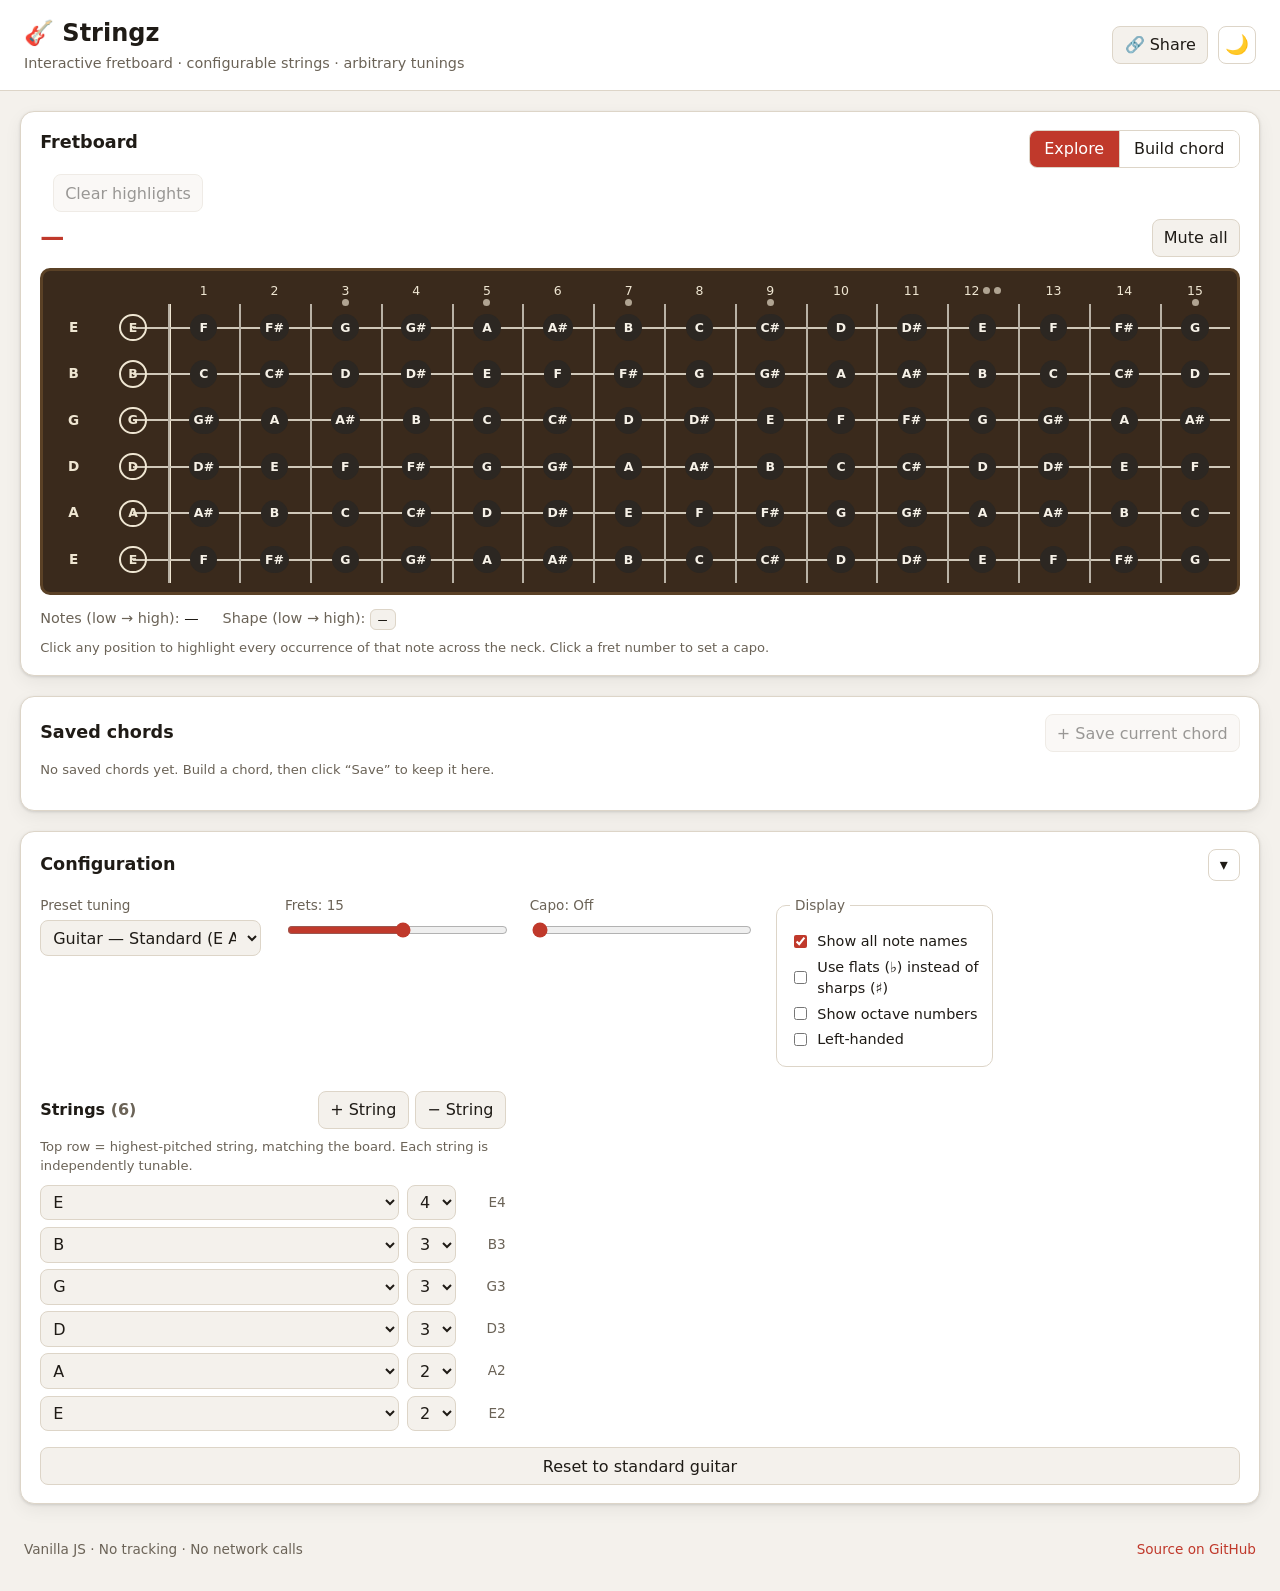
==== pr-preview/pr-10/index.html @ 554dd356 "Deploy preview for PR 10 🛫" ====
<!DOCTYPE html>
<html lang="en">
<head>
  <meta charset="UTF-8" />
  <meta name="viewport" content="width=device-width, initial-scale=1.0" />
  <meta name="description" content="Stringz — an interactive guitar fretboard with configurable strings and arbitrary tunings. Runs entirely in your browser." />
  <title>Stringz · Interactive Fretboard</title>
  <link rel="icon" href="data:image/svg+xml,<svg xmlns='http://www.w3.org/2000/svg' viewBox='0 0 100 100'><text y='.9em' font-size='90'>🎸</text></svg>" />
  <link rel="stylesheet" href="styles.css" />
</head>
<body>
  <header class="topbar">
    <div class="brand">
      <h1 class="logo">🎸 Stringz</h1>
      <p class="tagline">Interactive fretboard · configurable strings · arbitrary tunings</p>
    </div>
    <div class="topbar-actions">
      <span id="share-status" class="share-status" aria-live="polite"></span>
      <button id="share" class="share-btn" type="button">🔗 Share</button>
      <button id="theme-toggle" class="theme-toggle" type="button" aria-label="Toggle color theme">🌙</button>
    </div>
  </header>

  <main class="layout">
    <section class="panel board-panel">
      <div class="board-head">
        <h2>Fretboard</h2>
        <div class="mode-switch" role="group" aria-label="Interaction mode">
          <button id="mode-explore" class="mode-btn" type="button" aria-pressed="true">Explore</button>
          <button id="mode-chord" class="mode-btn" type="button" aria-pressed="false">Build chord</button>
        </div>
      </div>

      <div id="explore-bar" class="context-bar">
        <span id="selection-info" class="muted" aria-live="polite"></span>
        <button id="clear-highlights" type="button">Clear highlights</button>
      </div>

      <div id="chord-bar" class="context-bar" hidden>
        <span class="chord-name" id="chord-name" aria-live="polite">—</span>
        <span class="chord-quality muted" id="chord-quality"></span>
        <button id="mute-all" type="button">Mute all</button>
      </div>

      <div class="board-scroll">
        <div id="fretboard" class="fretboard" role="grid" aria-label="Guitar fretboard"></div>
      </div>

      <div id="chord-details" class="chord-details" hidden>
        <div><span class="muted">Notes (low → high):</span> <span id="chord-notes">—</span></div>
        <div><span class="muted">Shape (low → high):</span> <code id="chord-shape">—</code></div>
      </div>

      <p class="muted hint" id="board-hint">Click any position to highlight every occurrence of that note across the neck.</p>
    </section>

    <section class="panel saved-panel">
      <div class="saved-head">
        <h2>Saved chords</h2>
        <button id="save-chord" type="button">+ Save current chord</button>
      </div>
      <p id="saved-empty" class="muted hint">No saved chords yet. Build a chord, then click “Save” to keep it here.</p>
      <ul id="saved-list" class="saved-list"></ul>

      <div id="ascii-wrap" class="ascii-wrap" hidden>
        <div class="ascii-head">
          <h3>Text chart</h3>
          <button id="copy-ascii" type="button">Copy</button>
          <span id="ascii-status" class="share-status" aria-live="polite"></span>
        </div>
        <pre id="ascii-chart" class="ascii-chart" aria-label="ASCII chord chart of all saved chords"></pre>
      </div>
    </section>

    <aside class="panel config-panel" id="config-panel">
      <div class="config-head">
        <h2 id="config-title">Configuration</h2>
        <button id="config-toggle" class="collapse-toggle" type="button"
                aria-expanded="true" aria-controls="config-body">
          <span class="chevron" aria-hidden="true">▾</span>
          <span class="visually-hidden">Toggle configuration</span>
        </button>
      </div>

      <div class="config-body" id="config-body">
        <label class="field">
          <span>Preset tuning</span>
          <select id="preset" aria-label="Preset tuning"></select>
        </label>

        <label class="field">
          <span>Frets: <output id="fret-count">15</output></span>
          <input id="frets" type="range" min="5" max="24" value="15" />
        </label>

        <label class="field">
          <span>Capo: <output id="capo-count">Off</output></span>
          <input id="capo" type="range" min="0" max="14" value="0" />
        </label>

        <fieldset class="field toggles">
          <legend>Display</legend>
          <label class="check"><input id="show-all" type="checkbox" checked /> Show all note names</label>
          <label class="check"><input id="use-flats" type="checkbox" /> Use flats (♭) instead of sharps (♯)</label>
          <label class="check"><input id="show-octave" type="checkbox" /> Show octave numbers</label>
          <label class="check"><input id="left-handed" type="checkbox" /> Left-handed</label>
        </fieldset>

        <div class="strings-section">
          <div class="strings-head">
            <h3>Strings <span id="string-count" class="muted"></span></h3>
            <div class="string-buttons">
              <button id="add-string" type="button" title="Add a higher string">+ String</button>
              <button id="remove-string" type="button" title="Remove the highest string">− String</button>
            </div>
          </div>
          <p class="muted hint">Top row = highest-pitched string, matching the board. Each string is independently tunable.</p>
          <ol id="string-list" class="string-list" reversed></ol>
        </div>

        <button id="reset" class="reset" type="button">Reset to standard guitar</button>
      </div>
    </aside>
  </main>

  <footer class="footer">
    <span>Vanilla JS · No tracking · No network calls</span>
    <a href="https://github.com/paulshannon/stringz" rel="noopener">Source on GitHub</a>
  </footer>

  <script type="module" src="src/main.js"></script>
</body>
</html>
---- pr-preview/pr-10/styles.css ----
:root {
  --bg: #f4f1ec;
  --panel: #ffffff;
  --text: #1f1b16;
  --muted: #6b6357;
  --border: #ddd5c8;
  --accent: #c0392b;
  --accent-soft: #f6d8d3;
  --board: #3a2a1c;
  --board-edge: #5a4126;
  --fret-wire: #b9b2a6;
  --string: #cfc7b8;
  --inlay: #efe6d2;
  --dot: #2c2722;
  --dot-text: #f6f1e7;
  --hl: #c0392b;
  --hl-text: #ffffff;
  --shadow: 0 1px 3px rgba(0, 0, 0, 0.12), 0 6px 18px rgba(0, 0, 0, 0.06);
}

:root[data-theme='dark'] {
  --bg: #15130f;
  --panel: #211d18;
  --text: #efe9df;
  --muted: #a59c8c;
  --border: #382f25;
  --accent: #e8654f;
  --accent-soft: #3a241f;
  --board: #2a1d12;
  --board-edge: #4a3520;
  --fret-wire: #6b6457;
  --string: #5d564a;
  --inlay: #4a4031;
  --dot: #efe9df;
  --dot-text: #211d18;
  --hl: #e8654f;
  --hl-text: #15130f;
  --shadow: 0 1px 3px rgba(0, 0, 0, 0.5), 0 6px 18px rgba(0, 0, 0, 0.35);
}

* { box-sizing: border-box; }

body {
  margin: 0;
  font-family: system-ui, -apple-system, 'Segoe UI', Roboto, sans-serif;
  background: var(--bg);
  color: var(--text);
  line-height: 1.45;
}

/* ---------- topbar ---------- */
.topbar {
  display: flex;
  align-items: center;
  justify-content: space-between;
  gap: 1rem;
  padding: 1rem 1.5rem;
  border-bottom: 1px solid var(--border);
  background: var(--panel);
}
.logo { margin: 0; font-size: 1.5rem; }
.tagline { margin: 0.15rem 0 0; color: var(--muted); font-size: 0.9rem; }
.topbar-actions { display: flex; align-items: center; gap: 0.6rem; }
.share-status { font-size: 0.85rem; color: var(--accent); white-space: nowrap; }
.share-btn { white-space: nowrap; }
.theme-toggle {
  display: inline-flex;
  align-items: center;
  justify-content: center;
  font-size: 1.2rem;
  line-height: 1;
  padding: 0;
  background: transparent;
  border: 1px solid var(--border);
  border-radius: 8px;
  width: 2.4rem;
  height: 2.4rem;
  cursor: pointer;
}

/* ---------- layout ---------- */
/* Single column: fretboard on top, configuration stacked below it. */
.layout {
  display: flex;
  flex-direction: column;
  gap: 1.25rem;
  padding: 1.25rem;
  max-width: 1500px;
  margin: 0 auto;
}

.panel {
  background: var(--panel);
  border: 1px solid var(--border);
  border-radius: 14px;
  padding: 1.1rem 1.2rem;
  box-shadow: var(--shadow);
}
.panel h2 { margin: 0 0 0.8rem; font-size: 1.1rem; }
.muted { color: var(--muted); }
.hint { font-size: 0.82rem; margin: 0.5rem 0 0; }

.visually-hidden {
  position: absolute;
  width: 1px; height: 1px;
  padding: 0; margin: -1px;
  overflow: hidden;
  clip: rect(0 0 0 0);
  white-space: nowrap;
  border: 0;
}

/* ---------- collapsible config ---------- */
.config-head { display: flex; align-items: center; justify-content: space-between; gap: 0.5rem; }
.config-head h2 { margin: 0; }
.collapse-toggle {
  display: inline-flex;
  align-items: center;
  justify-content: center;
  width: 2rem; height: 2rem;
  padding: 0;
  border-radius: 8px;
  background: transparent;
}
.chevron { font-size: 1rem; line-height: 1; transition: transform 0.18s ease; }
.config-panel.collapsed .chevron { transform: rotate(-90deg); }

/* The config panel now sits full-width below the board, so lay its controls
   out in responsive columns instead of one tall stack. */
.config-body {
  margin-top: 0.9rem;
  display: grid;
  grid-template-columns: repeat(auto-fit, minmax(220px, 1fr));
  gap: 1rem 1.5rem;
  align-items: start;
}
.config-body .field { margin-bottom: 0; }
.config-body .reset { grid-column: 1 / -1; margin-top: 0; }
.config-panel.collapsed .config-body { display: none; }
/* give the strings list more room once there's space for multiple columns */
@media (min-width: 720px) {
  .config-body .strings-section { grid-column: span 2; }
}

/* ---------- config panel ---------- */
.field { display: block; margin-bottom: 1rem; }
.field > span { display: block; font-size: 0.85rem; margin-bottom: 0.3rem; color: var(--muted); }
.config-panel select,
.config-panel input[type='range'] { width: 100%; }
select, input[type='number'] {
  font: inherit;
  padding: 0.4rem 0.5rem;
  background: var(--bg);
  color: var(--text);
  border: 1px solid var(--border);
  border-radius: 8px;
}
input[type='range'] { accent-color: var(--accent); }

.toggles { border: 1px solid var(--border); border-radius: 10px; padding: 0.7rem 0.8rem; }
.toggles legend { font-size: 0.85rem; color: var(--muted); padding: 0 0.3rem; }
.check { display: flex; align-items: center; gap: 0.45rem; font-size: 0.9rem; margin: 0.3rem 0; }
.check input { accent-color: var(--accent); }

.strings-head { display: flex; align-items: center; justify-content: space-between; margin-top: 0.5rem; }
.strings-head h3 { margin: 0; font-size: 1rem; }
.string-buttons { display: flex; gap: 0.4rem; }

.string-list { list-style: none; margin: 0.6rem 0 0; padding: 0; display: flex; flex-direction: column; gap: 0.4rem; }
.string-row { display: grid; grid-template-columns: 1fr auto auto; gap: 0.5rem; align-items: center; }
.string-row .note-select { width: 100%; }
.string-idx { font-variant-numeric: tabular-nums; min-width: 2.6rem; text-align: right; font-size: 0.85rem; }

button {
  font: inherit;
  cursor: pointer;
  background: var(--bg);
  color: var(--text);
  border: 1px solid var(--border);
  border-radius: 8px;
  padding: 0.4rem 0.7rem;
  transition: background 0.12s, border-color 0.12s;
}
button:hover:not(:disabled) { border-color: var(--accent); }
button:disabled { opacity: 0.45; cursor: not-allowed; }
.reset { margin-top: 1rem; width: 100%; }

/* ---------- saved chords ---------- */
.saved-head { display: flex; align-items: center; justify-content: space-between; gap: 1rem; flex-wrap: wrap; }
.saved-head h2 { margin: 0; }
.saved-list { list-style: none; margin: 0.8rem 0 0; padding: 0; display: flex; flex-wrap: wrap; gap: 0.7rem; }
.saved-item {
  position: relative;
  border: 1px solid var(--border);
  border-radius: 12px;
  background: var(--bg);
}
.saved-recall {
  display: flex;
  flex-direction: column;
  align-items: center;
  gap: 0.3rem;
  border: none;
  border-radius: 12px;
  background: transparent;
  padding: 0.5rem 0.7rem 0.6rem;
}
.saved-recall:hover { background: var(--accent-soft); }
.saved-name { font-weight: 700; font-size: 1rem; color: var(--accent); }
.saved-capo { font-size: 0.72rem; }
.chord-diagram { display: block; width: 64px; height: auto; }
.chord-diagram .cd-line { stroke: var(--fret-wire); stroke-width: 1; }
.chord-diagram .cd-nut { stroke: var(--text); stroke-width: 2.6; }
.chord-diagram .cd-dot { fill: var(--accent); }
.chord-diagram text { font-size: 8px; font-family: inherit; }
.chord-diagram .cd-x { fill: var(--muted); }
.chord-diagram .cd-o { fill: var(--muted); }
.chord-diagram .cd-fretlabel { fill: var(--muted); }
.saved-remove {
  position: absolute;
  top: -7px; right: -7px;
  width: 1.25rem; height: 1.25rem;
  display: flex; align-items: center; justify-content: center;
  border: 1px solid var(--border);
  border-radius: 50%;
  background: var(--panel);
  padding: 0;
  font-size: 0.95rem;
  line-height: 1;
  color: var(--muted);
}
.saved-remove:hover { background: var(--accent); color: #fff; border-color: var(--accent); }

.ascii-wrap { margin-top: 1rem; }
.ascii-head { display: flex; align-items: center; gap: 0.6rem; margin-bottom: 0.4rem; }
.ascii-head h3 { margin: 0; font-size: 1rem; }
.ascii-chart {
  margin: 0;
  padding: 0.7rem 0.8rem;
  background: var(--bg);
  border: 1px solid var(--border);
  border-radius: 10px;
  overflow-x: auto;
  font-family: ui-monospace, SFMono-Regular, Menlo, Consolas, monospace;
  font-size: 0.85rem;
  line-height: 1.5;
  white-space: pre;
}

/* ---------- board panel ---------- */
.board-head { display: flex; align-items: center; justify-content: space-between; gap: 1rem; flex-wrap: wrap; }
.board-scroll { overflow-x: auto; padding: 0.5rem 0 0.2rem; }

/* segmented mode switch */
.mode-switch { display: inline-flex; border: 1px solid var(--border); border-radius: 8px; overflow: hidden; }
.mode-btn { border: none; border-radius: 0; background: var(--panel); padding: 0.4rem 0.9rem; }
.mode-btn + .mode-btn { border-left: 1px solid var(--border); }
.mode-btn[aria-pressed='true'] { background: var(--accent); color: #fff; }
.mode-btn[aria-pressed='true']:hover { border-color: var(--border); }

/* context bar (explore info / chord readout) */
.context-bar { display: flex; align-items: center; gap: 0.8rem; flex-wrap: wrap; min-height: 2.2rem; margin: 0.4rem 0 0.2rem; }
.chord-name { font-size: 1.5rem; font-weight: 700; color: var(--accent); font-variant-numeric: tabular-nums; }
.chord-quality { font-size: 0.9rem; }
#mute-all { margin-left: auto; }

.chord-details { display: flex; flex-wrap: wrap; gap: 0.4rem 1.5rem; margin-top: 0.6rem; font-size: 0.9rem; }
.chord-details code { background: var(--bg); border: 1px solid var(--border); border-radius: 6px; padding: 0.1rem 0.45rem; font-variant-numeric: tabular-nums; letter-spacing: 0.05em; }

.fretboard {
  display: grid;
  grid-template-columns: 3rem repeat(var(--fret-columns), minmax(44px, 1fr));
  background: var(--board);
  border: 3px solid var(--board-edge);
  border-radius: 10px;
  padding: 0.4rem 0.4rem 0.6rem;
  min-width: 640px;
}
.fretboard.left-handed { transform: scaleX(-1); }
.fretboard.left-handed .cell-inner,
.fretboard.left-handed .fret-num { transform: scaleX(-1); }

.fret-head {
  position: relative;
  height: 1.7rem;
  display: flex;
  align-items: center;
  justify-content: center;
  /* rendered as a <button> (click to set capo): strip default button chrome */
  background: transparent;
  border: none;
  border-radius: 5px;
  padding: 0;
  cursor: pointer;
}
.fret-head:hover:not(.capo-head) { background: color-mix(in srgb, var(--inlay) 20%, transparent); }
.fret-num { font-size: 0.78rem; color: var(--inlay); font-variant-numeric: tabular-nums; }
.inlay {
  position: absolute;
  bottom: -2px;
  width: 7px; height: 7px;
  border-radius: 50%;
  background: var(--inlay);
  opacity: 0.65;
}
.inlay-double { position: static; margin: 0 1px; }
.fret-head:has(.inlay-double) { gap: 2px; }

.label {
  display: flex;
  align-items: center;
  justify-content: center;
  font-weight: 600;
  font-size: 0.85rem;
  color: var(--inlay);
}
.header-cell { background: transparent; }

.note-cell {
  position: relative;
  height: 2.9rem;
  margin: 0;
  padding: 0;
  border: none;
  border-radius: 0;
  background: transparent;
}
/* horizontal string line through the row */
.note-cell::before {
  content: '';
  position: absolute;
  left: 0; right: 0; top: 50%;
  height: 2px;
  background: var(--string);
  transform: translateY(-50%);
}
.note-cell.open-cell::before { left: 50%; }       /* string starts at the nut */
/* vertical fret wire on the left edge of each fret */
.note-cell:not(.open-cell)::after {
  content: '';
  position: absolute;
  left: 0; top: 0; bottom: 0;
  width: 2px;
  background: var(--fret-wire);
}
.note-cell.nut-edge { box-shadow: inset 4px 0 0 -1px var(--inlay); }

/* capo: a tinted band across the barred fret + dimmed frets behind it */
.note-cell.capo-cell { background: color-mix(in srgb, var(--accent) 36%, transparent); }
.note-cell.behind-capo { opacity: 0.3; }
.fret-head.capo-head {
  background: color-mix(in srgb, var(--accent) 36%, transparent);
  border-radius: 5px;
}
.fret-head.capo-head .fret-num { color: var(--dot-text); font-weight: 700; }

.cell-inner {
  position: relative;
  z-index: 1;
  width: 100%; height: 100%;
  display: flex;
  align-items: center;
  justify-content: center;
}
.dot {
  display: flex;
  align-items: center;
  justify-content: center;
  min-width: 1.7rem;
  height: 1.7rem;
  padding: 0 0.3rem;
  border-radius: 999px;
  background: var(--dot);
  color: var(--dot-text);
  font-size: 0.78rem;
  font-weight: 600;
  font-variant-numeric: tabular-nums;
  transition: transform 0.1s, background 0.1s;
}
.dot.empty { background: transparent; }
.open-dot { background: transparent; border: 2px solid var(--inlay); color: var(--inlay); }
.note-cell:hover .dot:not(.empty) { transform: scale(1.12); }
.note-cell:hover .dot.empty {
  background: var(--inlay);
  opacity: 0.4;
  min-width: 0.6rem; height: 0.6rem;
}
.note-cell.highlighted .dot { background: var(--hl); color: var(--hl-text); border-color: var(--hl); }

/* chord mode: selected note + muted strings */
.note-cell.selected .dot {
  background: var(--hl);
  color: var(--hl-text);
  border-color: var(--hl);
  box-shadow: 0 0 0 3px color-mix(in srgb, var(--hl) 35%, transparent);
}
.fretboard.chord-mode .note-cell.in-muted-row .dot:not(.empty) { opacity: 0.35; }
.fretboard.chord-mode .note-cell.in-muted-row::before { opacity: 0.4; }

/* clickable string label in chord mode */
.label-btn {
  border: 1px solid transparent;
  border-radius: 8px;
  background: transparent;
  padding: 0.2rem 0.4rem;
  cursor: pointer;
}
.label-btn:hover { border-color: var(--inlay); }
.label-btn.muted-string { color: var(--accent); opacity: 0.85; }

.note-cell:focus-visible { outline: 2px solid var(--accent); outline-offset: -2px; }

/* ---------- footer ---------- */
.footer {
  display: flex;
  align-items: center;
  justify-content: space-between;
  gap: 1rem;
  flex-wrap: wrap;
  padding: 1rem 1.5rem 2rem;
  color: var(--muted);
  font-size: 0.85rem;
}
.footer a { color: var(--accent); text-decoration: none; }
.footer a:hover { text-decoration: underline; }
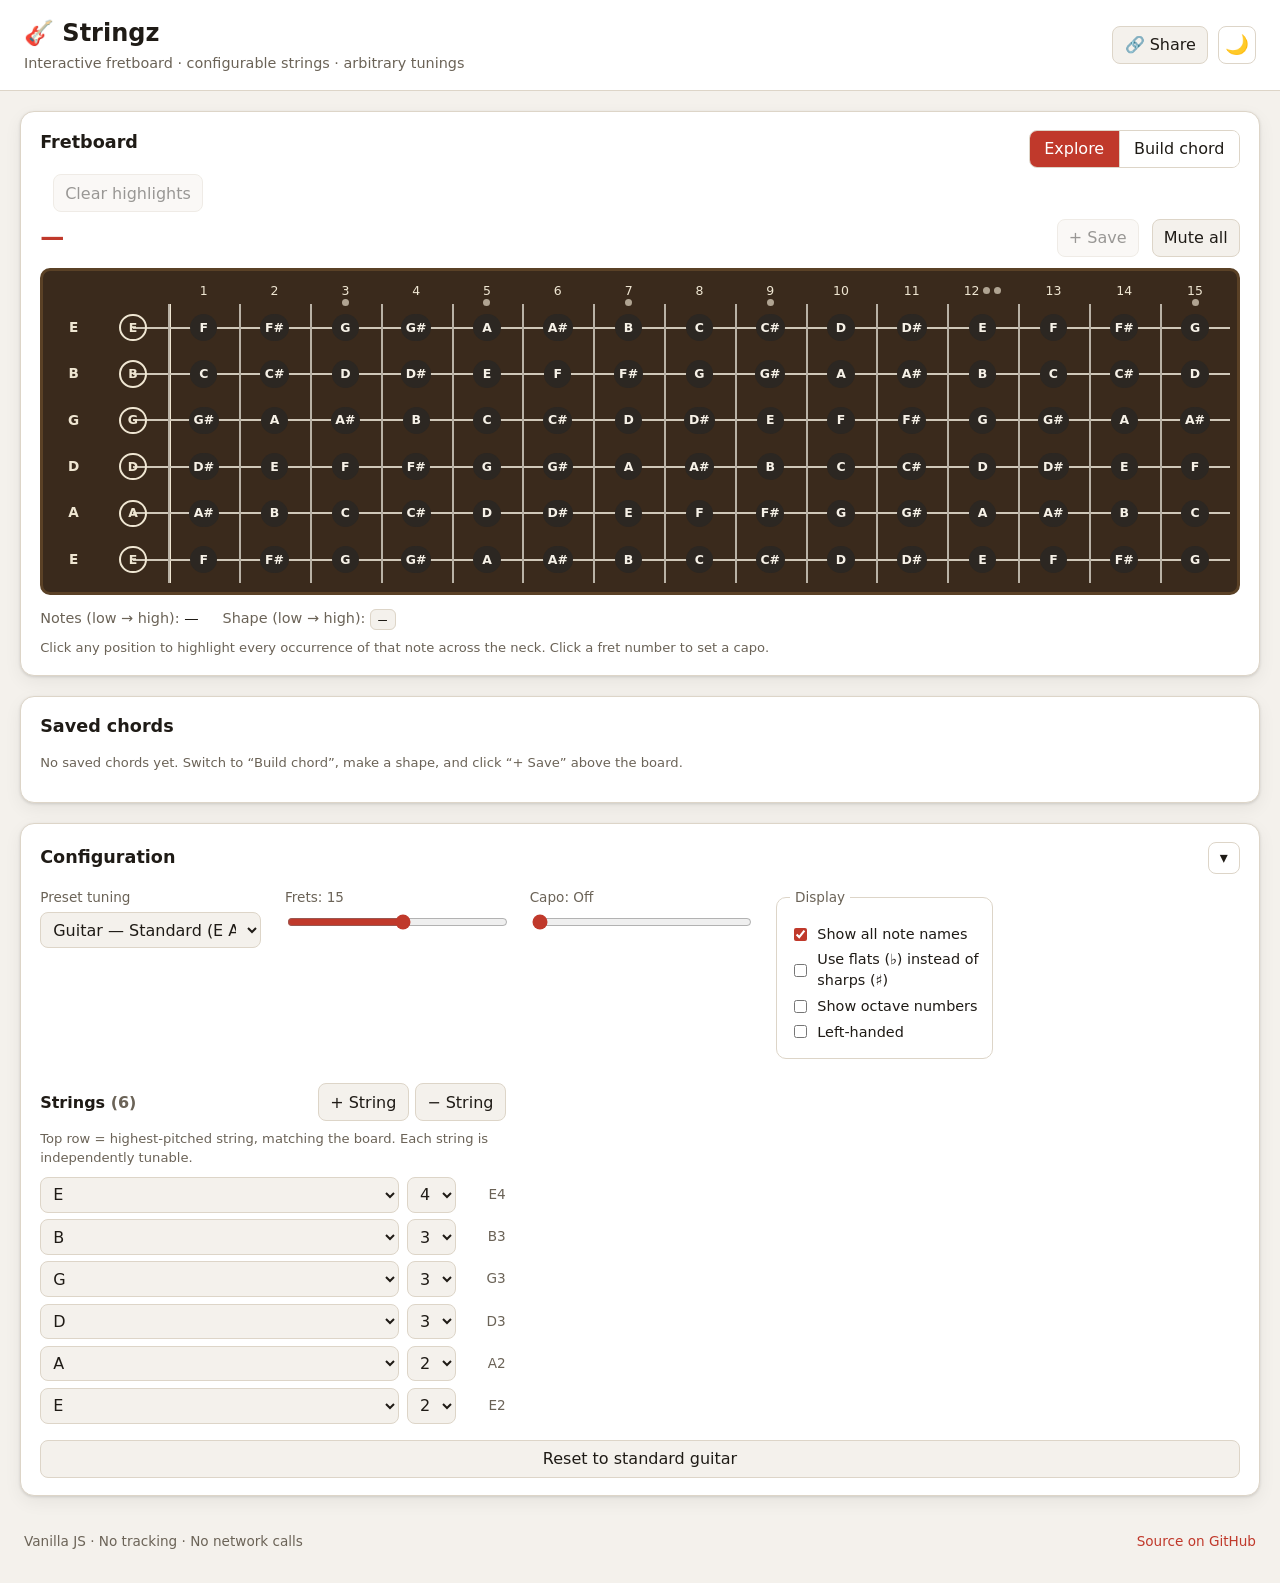
==== commit 81639c54: "Deploy preview for PR 10 🛫" ====
--- a/pr-preview/pr-10/index.html
+++ b/pr-preview/pr-10/index.html
@@ -39,6 +39,7 @@
       <div id="chord-bar" class="context-bar" hidden>
         <span class="chord-name" id="chord-name" aria-live="polite">—</span>
         <span class="chord-quality muted" id="chord-quality"></span>
+        <button id="save-chord" type="button">+ Save</button>
         <button id="mute-all" type="button">Mute all</button>
       </div>
 
@@ -55,20 +56,19 @@
     </section>
 
     <section class="panel saved-panel">
-      <div class="saved-head">
-        <h2>Saved chords</h2>
-        <button id="save-chord" type="button">+ Save current chord</button>
-      </div>
-      <p id="saved-empty" class="muted hint">No saved chords yet. Build a chord, then click “Save” to keep it here.</p>
-      <ul id="saved-list" class="saved-list"></ul>
+      <h2>Saved chords</h2>
+      <p id="saved-empty" class="muted hint">No saved chords yet. Switch to “Build chord”, make a shape, and click “+ Save” above the board.</p>
+      <div class="saved-body">
+        <ul id="saved-list" class="saved-list"></ul>
 
-      <div id="ascii-wrap" class="ascii-wrap" hidden>
-        <div class="ascii-head">
-          <h3>Text chart</h3>
-          <button id="copy-ascii" type="button">Copy</button>
-          <span id="ascii-status" class="share-status" aria-live="polite"></span>
+        <div id="ascii-wrap" class="ascii-wrap" hidden>
+          <div class="ascii-head">
+            <h3>Text chart</h3>
+            <button id="copy-ascii" type="button">Copy</button>
+            <span id="ascii-status" class="share-status" aria-live="polite"></span>
+          </div>
+          <pre id="ascii-chart" class="ascii-chart" aria-label="ASCII chord chart of all saved chords"></pre>
         </div>
-        <pre id="ascii-chart" class="ascii-chart" aria-label="ASCII chord chart of all saved chords"></pre>
       </div>
     </section>
 
--- a/pr-preview/pr-10/styles.css
+++ b/pr-preview/pr-10/styles.css
@@ -231,7 +231,11 @@
 }
 .saved-remove:hover { background: var(--accent); color: #fff; border-color: var(--accent); }
 
-.ascii-wrap { margin-top: 1rem; }
+/* diagrams on the left, text chart on the right */
+.saved-body { display: flex; flex-wrap: wrap; gap: 1.25rem; align-items: flex-start; margin-top: 0.8rem; }
+.saved-body > * { margin-top: 0; }
+.saved-body .saved-list { flex: 1 1 300px; }
+.ascii-wrap { flex: 0 1 auto; }
 .ascii-head { display: flex; align-items: center; gap: 0.6rem; margin-bottom: 0.4rem; }
 .ascii-head h3 { margin: 0; font-size: 1rem; }
 .ascii-chart {
@@ -262,7 +266,7 @@
 .context-bar { display: flex; align-items: center; gap: 0.8rem; flex-wrap: wrap; min-height: 2.2rem; margin: 0.4rem 0 0.2rem; }
 .chord-name { font-size: 1.5rem; font-weight: 700; color: var(--accent); font-variant-numeric: tabular-nums; }
 .chord-quality { font-size: 0.9rem; }
-#mute-all { margin-left: auto; }
+#save-chord { margin-left: auto; }
 
 .chord-details { display: flex; flex-wrap: wrap; gap: 0.4rem 1.5rem; margin-top: 0.6rem; font-size: 0.9rem; }
 .chord-details code { background: var(--bg); border: 1px solid var(--border); border-radius: 6px; padding: 0.1rem 0.45rem; font-variant-numeric: tabular-nums; letter-spacing: 0.05em; }
